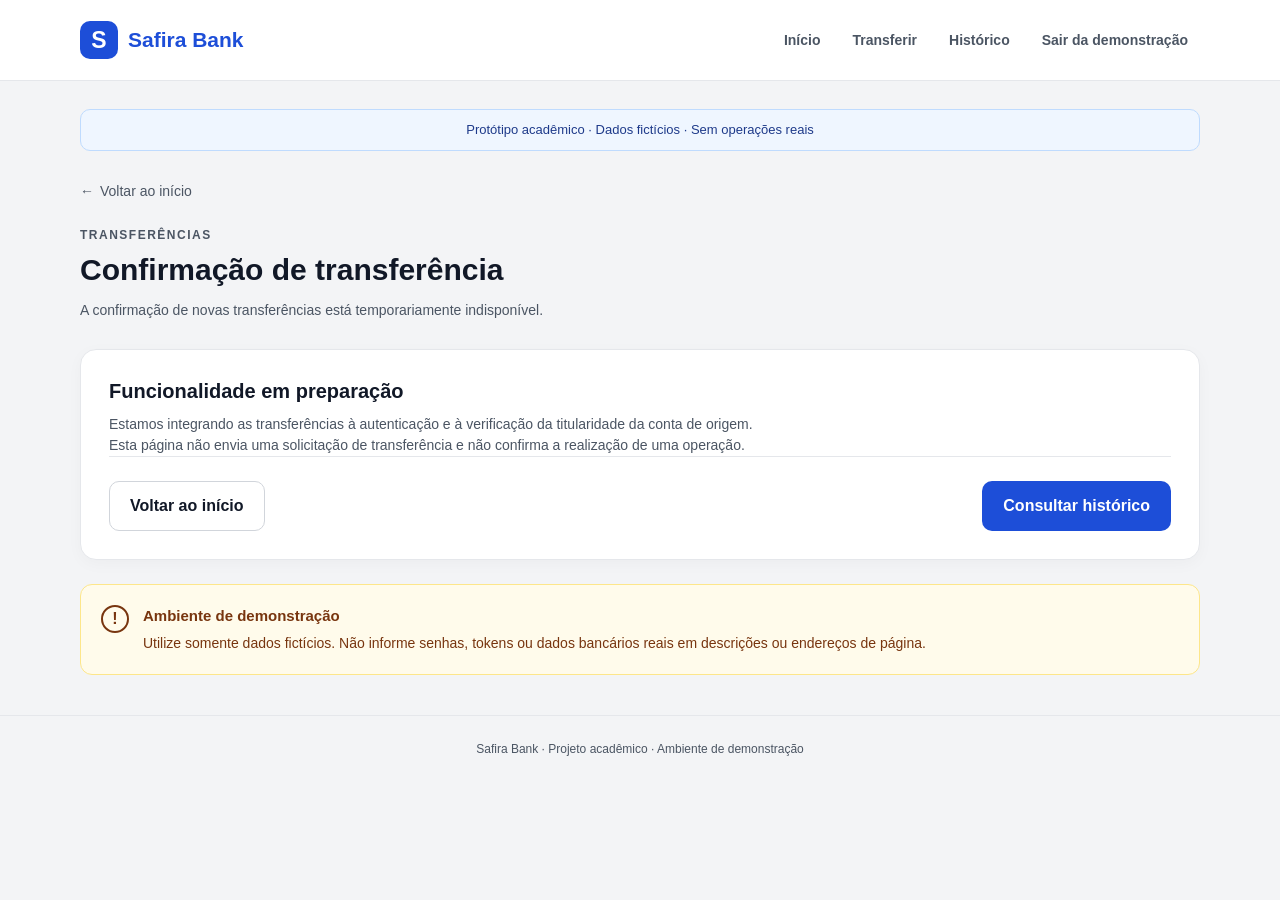
==== src/main/resources/static/confirmacao.html @ 4977d61d "Subindo Git" ====
<!DOCTYPE html>
<html lang="pt-BR">
<head>
    <meta charset="UTF-8">
    <meta name="viewport" content="width=device-width, initial-scale=1.0">

    <title>Safira Bank | Confirmação de transferência</title>

    <link rel="stylesheet" href="css/style.css">
    <script src="js/app.js" defer></script>
</head>

<body>

<a class="pular-conteudo" href="#conteudo">
    Pular para o conteúdo
</a>

<header class="cabecalho-app">
    <div class="container cabecalho-conteudo">

        <a
                class="marca-app"
                href="inicio.html"
                aria-label="Safira Bank — Início"
        >
            <span class="icone-marca" aria-hidden="true">S</span>
            <span>Safira Bank</span>
        </a>

        <nav class="menu-principal" aria-label="Navegação principal">
            <a href="inicio.html">
                Início
            </a>

            <a href="transferencia.html">
                Transferir
            </a>

            <a href="historico.html">
                Histórico
            </a>

            <a href="index.html">
                Sair da demonstração
            </a>
        </nav>

    </div>
</header>

<main
        id="conteudo"
        class="container conteudo-app"
        tabindex="-1"
>

    <div class="faixa-demonstracao">
        Protótipo acadêmico · Dados fictícios · Sem operações reais
    </div>

    <section class="cabecalho-pagina">

        <a class="link-voltar" href="inicio.html">
            <span aria-hidden="true">←</span> Voltar ao início
        </a>

        <p class="sobretitulo">TRANSFERÊNCIAS</p>

        <h1>Confirmação de transferência</h1>

        <p class="texto-secundario">
            A confirmação de novas transferências está
            temporariamente indisponível.
        </p>

    </section>

    <section
            class="cartao"
            aria-labelledby="titulo-confirmacao"
    >

        <h2 id="titulo-confirmacao">
            Funcionalidade em preparação
        </h2>

        <p class="texto-secundario">
            Estamos integrando as transferências à autenticação
            e à verificação da titularidade da conta de origem.
        </p>

        <p class="texto-secundario">
            Esta página não envia uma solicitação de transferência
            e não confirma a realização de uma operação.
        </p>

        <div class="acoes-formulario">

            <a
                    class="botao botao-secundario"
                    href="inicio.html"
            >
                Voltar ao início
            </a>

            <a
                    class="botao botao-primario"
                    href="historico.html"
            >
                Consultar histórico
            </a>

        </div>

    </section>

    <aside
            class="aviso-cuidado"
            aria-labelledby="titulo-aviso"
    >

        <div class="icone-aviso" aria-hidden="true">
            !
        </div>

        <div>
            <h2 id="titulo-aviso">
                Ambiente de demonstração
            </h2>

            <p>
                Utilize somente dados fictícios.
                Não informe senhas, tokens ou dados bancários reais
                em descrições ou endereços de página.
            </p>
        </div>

    </aside>

</main>

<footer class="rodape-app">
    <div class="container">
        Safira Bank · Projeto acadêmico · Ambiente de demonstração
    </div>
</footer>

</body>
</html>
---- src/main/resources/static/css/style.css ----
:root {
    --cor-primaria: #1d4ed8;
    --cor-primaria-escura: #1e40af;
    --cor-fundo: #f3f4f6;
    --cor-superficie: #ffffff;
    --cor-texto: #111827;
    --cor-secundaria: #4b5563;
    --cor-borda: #d1d5db;
    --cor-foco: #93c5fd;
}

* {
    box-sizing: border-box;
}

body {
    margin: 0;
    font-family: Arial, Helvetica, sans-serif;
    color: var(--cor-texto);
    background-color: var(--cor-fundo);
    line-height: 1.5;
}

button,
input,
select,
textarea {
    font: inherit;
}

button,
a,
input {
    -webkit-tap-highlight-color: transparent;
}

.pagina-login {
    min-height: 100vh;
    min-height: 100dvh;
    display: flex;
    align-items: center;
    justify-content: center;
    padding: 32px 16px;
    background: radial-gradient(circle at top left, #dbeafe, transparent 45%),
    var(--cor-fundo);
}

.cartao-login {
    width: 100%;
    max-width: 440px;
    padding: 36px;
    background-color: var(--cor-superficie);
    border: 1px solid #e5e7eb;
    border-radius: 20px;
    box-shadow: 0 16px 48px rgba(15, 23, 42, 0.08);
}

.cabecalho-login {
    text-align: center;
    margin-bottom: 28px;
}

.simbolo-marca {
    width: 52px;
    height: 52px;
    display: grid;
    place-items: center;
    margin: 0 auto 12px;
    border-radius: 14px;
    background-color: var(--cor-primaria);
    color: white;
    font-size: 28px;
    font-weight: 700;
}

.nome-marca {
    margin: 0 0 24px;
    color: var(--cor-primaria);
    font-size: 22px;
    font-weight: 700;
}

h1 {
    margin: 0 0 10px;
    font-size: 26px;
    line-height: 1.2;
}

.texto-secundario {
    margin: 0;
    color: var(--cor-secundaria);
    font-size: 14px;
}

.campo {
    margin-bottom: 20px;
}

.campo label {
    display: block;
    margin-bottom: 8px;
    font-size: 14px;
    font-weight: 600;
}

.campo input {
    width: 100%;
    min-height: 48px;
    padding: 12px 14px;
    border: 1px solid var(--cor-borda);
    border-radius: 10px;
    background-color: white;
    color: var(--cor-texto);
}

.campo input::placeholder {
    color: #6b7280;
}

.campo input:focus {
    border-color: var(--cor-primaria);
    outline: 3px solid #dbeafe;
}

.campo-senha {
    position: relative;
}

.campo-senha input {
    padding-right: 96px;
}

.botao-mostrar-senha {
    position: absolute;
    top: 50%;
    right: 10px;
    transform: translateY(-50%);
    min-height: 36px;
    padding: 6px;
    border: none;
    border-radius: 6px;
    background: transparent;
    color: var(--cor-primaria);
    font-size: 13px;
    font-weight: 600;
    cursor: pointer;
}

.botao {
    display: inline-flex;
    align-items: center;
    justify-content: center;
    min-height: 48px;
    padding: 12px 20px;
    border: 1px solid transparent;
    border-radius: 10px;
    font-weight: 600;
    text-decoration: none;
    cursor: pointer;
    transition: background-color 0.2s;
}

.botao-primario {
    background-color: var(--cor-primaria);
    color: white;
}

.botao-primario:hover {
    background-color: var(--cor-primaria-escura);
}

#form-login .botao {
    width: 100%;
    margin-top: 4px;
}

button:focus-visible,
a:focus-visible {
    outline: 3px solid var(--cor-foco);
    outline-offset: 3px;
}

.aviso-prototipo {
    margin-top: 24px;
    padding: 14px;
    border: 1px solid #bfdbfe;
    border-radius: 10px;
    background-color: #eff6ff;
    color: #1e3a8a;
    font-size: 12px;
}

.aviso-prototipo p {
    margin: 6px 0 0;
}

.rodape-login {
    margin-top: 24px;
    color: var(--cor-secundaria);
    font-size: 12px;
    text-align: center;
}

@media (max-width: 480px) {
    .cartao-login {
        padding: 28px 22px;
    }

    h1 {
        font-size: 24px;
    }
}

/* Cabeçalho das páginas de operação */

.cabecalho-pagina {
    margin-bottom: 28px;
}

.cabecalho-pagina h1 {
    margin-bottom: 12px;
    font-size: 30px;
}

.link-voltar {
    display: inline-flex;
    align-items: center;
    gap: 6px;
    margin-bottom: 24px;
    border-radius: 4px;
    color: var(--cor-secundaria);
    font-size: 14px;
    text-decoration: none;
}

.link-voltar:hover {
    color: var(--cor-primaria);
    text-decoration: underline;
}

/* Etapas */

.etapas {
    display: flex;
    flex-wrap: wrap;
    gap: 24px;
    margin: 0 0 28px;
    padding: 0;
    list-style: none;
}

.etapa {
    display: flex;
    align-items: center;
    gap: 10px;
    color: var(--cor-secundaria);
    font-size: 14px;
}

.numero-etapa {
    width: 32px;
    height: 32px;
    display: grid;
    place-items: center;
    flex-shrink: 0;
    border: 1px solid var(--cor-borda);
    border-radius: 50%;
    background-color: white;
    font-weight: 700;
}

.etapa-atual {
    color: var(--cor-primaria);
    font-weight: 700;
}

.etapa-atual .numero-etapa {
    border-color: var(--cor-primaria);
    background-color: var(--cor-primaria);
    color: white;
}

/* Formulário de transferência */

.grade-transferencia {
    display: grid;
    grid-template-columns: minmax(0, 1.8fr) minmax(0, 1fr);
    align-items: start;
    gap: 24px;
}

.introducao-formulario {
    margin-bottom: 28px;
}

.grupo-formulario {
    min-width: 0;
    margin: 0 0 24px;
    padding: 0;
    border: none;
}

.grupo-formulario legend {
    width: 100%;
    margin-bottom: 18px;
    padding: 0 0 10px;
    border-bottom: 1px solid #e5e7eb;
    color: var(--cor-texto);
    font-size: 15px;
    font-weight: 700;
}

.grade-campos {
    display: grid;
    grid-template-columns: 1fr 1fr;
    gap: 20px;
}

.ajuda-campo {
    display: block;
    margin-top: 8px;
    color: var(--cor-secundaria);
    font-size: 12px;
    line-height: 1.5;
}

.rotulo-opcional {
    color: var(--cor-secundaria);
    font-size: 12px;
    font-weight: 400;
}

.campo textarea {
    display: block;
    width: 100%;
    min-height: 100px;
    padding: 12px 14px;
    border: 1px solid var(--cor-borda);
    border-radius: 10px;
    background-color: white;
    color: var(--cor-texto);
    resize: vertical;
}

.campo textarea::placeholder {
    color: #6b7280;
}

.campo textarea:focus {
    border-color: var(--cor-primaria);
    outline: 3px solid #dbeafe;
}

.acoes-formulario {
    display: flex;
    justify-content: space-between;
    gap: 16px;
    padding-top: 24px;
    border-top: 1px solid #e5e7eb;
}

.botao-secundario {
    border-color: var(--cor-borda);
    background-color: white;
    color: var(--cor-texto);
}

.botao-secundario:hover {
    background-color: #f3f4f6;
}

/* Resumo lateral */

.coluna-lateral {
    display: grid;
    gap: 20px;
}

.lista-resumo {
    margin: 24px 0;
}

.lista-resumo > div {
    display: flex;
    justify-content: space-between;
    gap: 16px;
    margin-bottom: 12px;
    font-size: 14px;
}

.lista-resumo dt {
    color: var(--cor-secundaria);
}

.lista-resumo dd {
    margin: 0;
    font-weight: 600;
    overflow-wrap: anywhere;
}

.saldo-lateral {
    padding-top: 20px;
    border-top: 1px solid #e5e7eb;
}

.saldo-lateral p {
    margin: 0 0 6px;
    color: var(--cor-secundaria);
    font-size: 13px;
}

.saldo-lateral strong {
    color: var(--cor-primaria);
    font-size: 26px;
}

.aviso-lateral {
    margin-top: 0;
}

/* Ajustes para dispositivos menores */

@media (max-width: 850px) {
    .grade-transferencia {
        grid-template-columns: 1fr;
    }
}

@media (max-width: 560px) {
    .cabecalho-pagina h1 {
        font-size: 26px;
    }

    .grade-campos {
        grid-template-columns: 1fr;
        gap: 0;
    }

    .etapas {
        gap: 16px;
    }

    .etapa {
        font-size: 12px;
    }

    .acoes-formulario {
        flex-direction: column-reverse;
    }

    .acoes-formulario .botao {
        width: 100%;
    }
}

/* Estrutura compartilhada das páginas internas */

.container {
    width: min(1120px, calc(100% - 40px));
    margin-inline: auto;
}

.pular-conteudo {
    position: absolute;
    top: -100px;
    left: 16px;
    z-index: 10;
    padding: 12px 16px;
    border-radius: 8px;
    background-color: white;
    color: var(--cor-primaria);
}

.pular-conteudo:focus {
    top: 12px;
}

.cabecalho-app {
    background-color: white;
    border-bottom: 1px solid #e5e7eb;
}

.cabecalho-conteudo {
    min-height: 80px;
    display: flex;
    align-items: center;
    justify-content: space-between;
    gap: 24px;
}

.marca-app {
    display: inline-flex;
    align-items: center;
    gap: 10px;
    color: var(--cor-primaria);
    font-size: 21px;
    font-weight: 700;
    text-decoration: none;
    white-space: nowrap;
}

.icone-marca {
    width: 38px;
    height: 38px;
    display: grid;
    place-items: center;
    border-radius: 10px;
    background-color: var(--cor-primaria);
    color: white;
    font-size: 23px;
}

.menu-principal {
    display: flex;
    align-items: center;
    flex-wrap: wrap;
    gap: 8px;
}

.menu-principal a {
    padding: 10px 12px;
    border-radius: 8px;
    color: var(--cor-secundaria);
    font-size: 14px;
    font-weight: 600;
    text-decoration: none;
}

.menu-principal a:hover {
    background-color: #f3f4f6;
    color: var(--cor-primaria);
}

.menu-principal a[aria-current="page"] {
    background-color: #eff6ff;
    color: var(--cor-primaria);
}

.conteudo-app {
    padding-block: 28px 40px;
}

.faixa-demonstracao {
    margin-bottom: 28px;
    padding: 10px 16px;
    border: 1px solid #bfdbfe;
    border-radius: 10px;
    background-color: #eff6ff;
    color: #1e3a8a;
    font-size: 13px;
    text-align: center;
}

.sobretitulo {
    margin: 0 0 8px;
    color: var(--cor-secundaria);
    font-size: 12px;
    font-weight: 700;
    letter-spacing: 1.5px;
}

/* Apresentação da página inicial */

.saudacao {
    display: flex;
    align-items: center;
    justify-content: space-between;
    gap: 20px;
    margin-bottom: 28px;
}

.saudacao h1 {
    margin-bottom: 10px;
    font-size: 32px;
}

.etiqueta {
    padding: 7px 12px;
    border: 1px solid var(--cor-borda);
    border-radius: 999px;
    background-color: white;
    color: var(--cor-secundaria);
    font-size: 12px;
    white-space: nowrap;
}

/* Cartões */

.grade-resumo {
    display: grid;
    grid-template-columns: 1.15fr 1fr;
    gap: 24px;
    margin-bottom: 28px;
}

.cartao {
    min-width: 0;
    padding: 28px;
    border: 1px solid #e5e7eb;
    border-radius: 16px;
    background-color: white;
    box-shadow: 0 4px 16px rgba(15, 23, 42, 0.03);
}

.cartao h2 {
    margin: 0 0 10px;
    font-size: 20px;
    line-height: 1.3;
}

.cartao-saldo {
    background-color: #1e40af;
    border-color: #1e40af;
    color: white;
}

.cartao-saldo .titulo-discreto {
    color: #dbeafe;
    font-size: 15px;
    font-weight: 400;
}

.valor-saldo {
    margin: 16px 0;
    font-size: clamp(32px, 5vw, 42px);
    font-weight: 700;
    line-height: 1.2;
}

.dados-conta {
    margin: 0;
    color: #dbeafe;
    font-size: 14px;
}

.dados-conta span {
    margin-inline: 6px;
}

.separador-saldo {
    height: 1px;
    margin-block: 24px 16px;
    background-color: rgba(255, 255, 255, 0.25);
}

.nota-saldo {
    margin: 0;
    color: #dbeafe;
    font-size: 12px;
}

.cartao-acao {
    display: flex;
    flex-direction: column;
    align-items: flex-start;
}

.icone-acao {
    width: 42px;
    height: 42px;
    display: grid;
    place-items: center;
    margin-bottom: 16px;
    border-radius: 12px;
    background-color: #eff6ff;
    color: var(--cor-primaria);
    font-size: 25px;
}

.cartao-acao .texto-secundario {
    margin-bottom: 22px;
}

.cartao-acao .botao {
    margin-top: auto;
}

/* Cabeçalho de seção e links */

.cabecalho-secao {
    display: flex;
    align-items: center;
    justify-content: space-between;
    gap: 20px;
    margin-bottom: 24px;
}

.link-texto {
    border-radius: 4px;
    color: var(--cor-primaria);
    font-size: 14px;
    font-weight: 600;
    text-decoration: none;
    white-space: nowrap;
}

.link-texto:hover {
    text-decoration: underline;
}

/* Tabela de movimentações */

.tabela-responsiva {
    overflow-x: auto;
    border-radius: 8px;
}

.tabela-responsiva:focus-visible {
    outline: 3px solid var(--cor-foco);
    outline-offset: 3px;
}

.tabela {
    width: 100%;
    min-width: 640px;
    border-collapse: collapse;
    text-align: left;
    font-size: 14px;
}

.tabela th {
    padding: 12px 16px;
    border-bottom: 1px solid #e5e7eb;
    background-color: #f9fafb;
    color: var(--cor-secundaria);
    font-size: 12px;
    font-weight: 600;
}

.tabela td {
    padding: 18px 16px;
    border-bottom: 1px solid #e5e7eb;
    vertical-align: middle;
}

.tabela tbody tr:last-child td {
    border-bottom: none;
}

.descricao-principal {
    display: block;
    font-weight: 600;
}

.descricao-detalhe {
    display: block;
    margin-top: 4px;
    color: var(--cor-secundaria);
    font-size: 12px;
    font-weight: 400;
}

.valor-saida,
.valor-entrada,
.valor-neutro {
    font-weight: 600;
    white-space: nowrap;
}

.valor-saida {
    color: #b91c1c;
}

.valor-entrada {
    color: #166534;
}

.valor-neutro {
    color: var(--cor-secundaria);
}

.status {
    display: inline-block;
    padding: 5px 10px;
    border-radius: 999px;
    font-size: 12px;
    font-weight: 600;
    white-space: nowrap;
}

.status-concluida {
    background-color: #dcfce7;
    color: #166534;
}

.status-cancelada {
    background-color: #f3f4f6;
    color: #4b5563;
}

/* Avisos */

.aviso-cuidado {
    display: flex;
    align-items: flex-start;
    gap: 14px;
    margin-top: 24px;
    padding: 20px;
    border: 1px solid #fde68a;
    border-radius: 12px;
    background-color: #fffbeb;
    color: #78350f;
}

.icone-aviso {
    flex-shrink: 0;
    width: 28px;
    height: 28px;
    display: grid;
    place-items: center;
    border: 2px solid currentColor;
    border-radius: 50%;
    font-weight: 700;
}

.aviso-cuidado h2 {
    margin: 0 0 6px;
    font-size: 15px;
}

.aviso-cuidado p {
    margin: 0;
    font-size: 14px;
}

.aviso-cuidado.aviso-lateral {
    margin-top: 0;
}

/* Rodapé e texto para leitores de tela */

.rodape-app {
    padding-block: 24px;
    border-top: 1px solid #e5e7eb;
    color: var(--cor-secundaria);
    font-size: 12px;
    text-align: center;
}

.somente-leitor {
    position: absolute;
    width: 1px;
    height: 1px;
    padding: 0;
    margin: -1px;
    overflow: hidden;
    clip: rect(0, 0, 0, 0);
    white-space: nowrap;
    border: 0;
}

/* Responsividade das páginas internas */

@media (max-width: 800px) {
    .cabecalho-conteudo {
        flex-direction: column;
        align-items: flex-start;
        gap: 16px;
        padding-block: 20px;
    }

    .grade-resumo {
        grid-template-columns: 1fr;
    }
}

@media (max-width: 560px) {
    .container {
        width: calc(100% - 28px);
    }

    .menu-principal {
        gap: 4px;
    }

    .menu-principal a {
        padding: 8px;
        font-size: 12px;
    }

    .saudacao,
    .cabecalho-secao {
        align-items: flex-start;
        flex-direction: column;
    }

    .saudacao h1 {
        font-size: 28px;
    }

    .cartao {
        padding: 22px 18px;
    }

    .cartao-acao .botao {
        width: 100%;
    }
}

/* Tela de confirmação */

[hidden] {
    display: none !important;
}

.cartao-confirmacao {
    width: 100%;
    max-width: 760px;
    margin-inline: auto;
}

.valor-confirmacao {
    display: flex;
    flex-direction: column;
    gap: 8px;
    margin-top: 24px;
    padding: 22px;
    border-radius: 12px;
    background-color: #eff6ff;
}

.valor-confirmacao span {
    color: var(--cor-secundaria);
    font-size: 14px;
}

.valor-confirmacao strong {
    color: var(--cor-primaria);
    font-size: clamp(28px, 5vw, 36px);
    overflow-wrap: anywhere;
}

.resumo-confirmacao {
    margin-block: 28px;
}

.resumo-confirmacao > div {
    padding-bottom: 14px;
    border-bottom: 1px solid #e5e7eb;
}

.resumo-confirmacao dd {
    max-width: 60%;
    text-align: right;
    white-space: pre-wrap;
}

.opcao-confirmacao {
    display: flex;
    align-items: flex-start;
    gap: 12px;
    margin-block: 24px;
    font-size: 14px;
    cursor: pointer;
}

.opcao-confirmacao input {
    flex-shrink: 0;
    width: 18px;
    height: 18px;
    margin: 2px 0 0;
    accent-color: var(--cor-primaria);
}

.botao:disabled {
    opacity: 0.55;
    cursor: not-allowed;
}

.espacamento-superior {
    margin-top: 24px;
}

.resultado-confirmacao {
    text-align: center;
}

.icone-resultado {
    width: 64px;
    height: 64px;
    display: grid;
    place-items: center;
    margin: 0 auto 20px;
    border-radius: 50%;
    background-color: #dcfce7;
    color: #166534;
    font-size: 32px;
    font-weight: 700;
}

@media (max-width: 560px) {
    .resumo-confirmacao > div {
        flex-direction: column;
        gap: 6px;
    }

    .resumo-confirmacao dd {
        max-width: 100%;
        text-align: left;
    }
}

/* Histórico de transações */

.barra-filtros {
    display: flex;
    align-items: flex-end;
    justify-content: space-between;
    flex-wrap: wrap;
    gap: 16px;
    margin-bottom: 24px;
    padding: 18px;
    border: 1px solid #e5e7eb;
    border-radius: 12px;
    background-color: #f9fafb;
}

.filtro-status {
    width: 240px;
    max-width: 100%;
    margin-bottom: 0;
}

.campo select {
    width: 100%;
    min-height: 48px;
    padding: 10px 14px;
    border: 1px solid var(--cor-borda);
    border-radius: 10px;
    background-color: white;
    color: var(--cor-texto);
    cursor: pointer;
}

.campo select:focus {
    border-color: var(--cor-primaria);
    outline: 3px solid #dbeafe;
}

.barra-filtros > p {
    padding-bottom: 12px;
}

.estado-vazio {
    margin: 20px 0;
    padding: 32px 20px;
    border: 1px dashed var(--cor-borda);
    border-radius: 12px;
    color: var(--cor-secundaria);
    text-align: center;
}

.nota-historico {
    margin-top: 24px;
    padding-top: 16px;
    border-top: 1px solid #e5e7eb;
}

.nota-historico p {
    margin: 0;
    color: var(--cor-secundaria);
    font-size: 12px;
}

@media (max-width: 560px) {
    .barra-filtros {
        align-items: stretch;
        flex-direction: column;
    }

    .filtro-status {
        width: 100%;
    }

    .barra-filtros > p {
        padding-bottom: 0;
    }
}
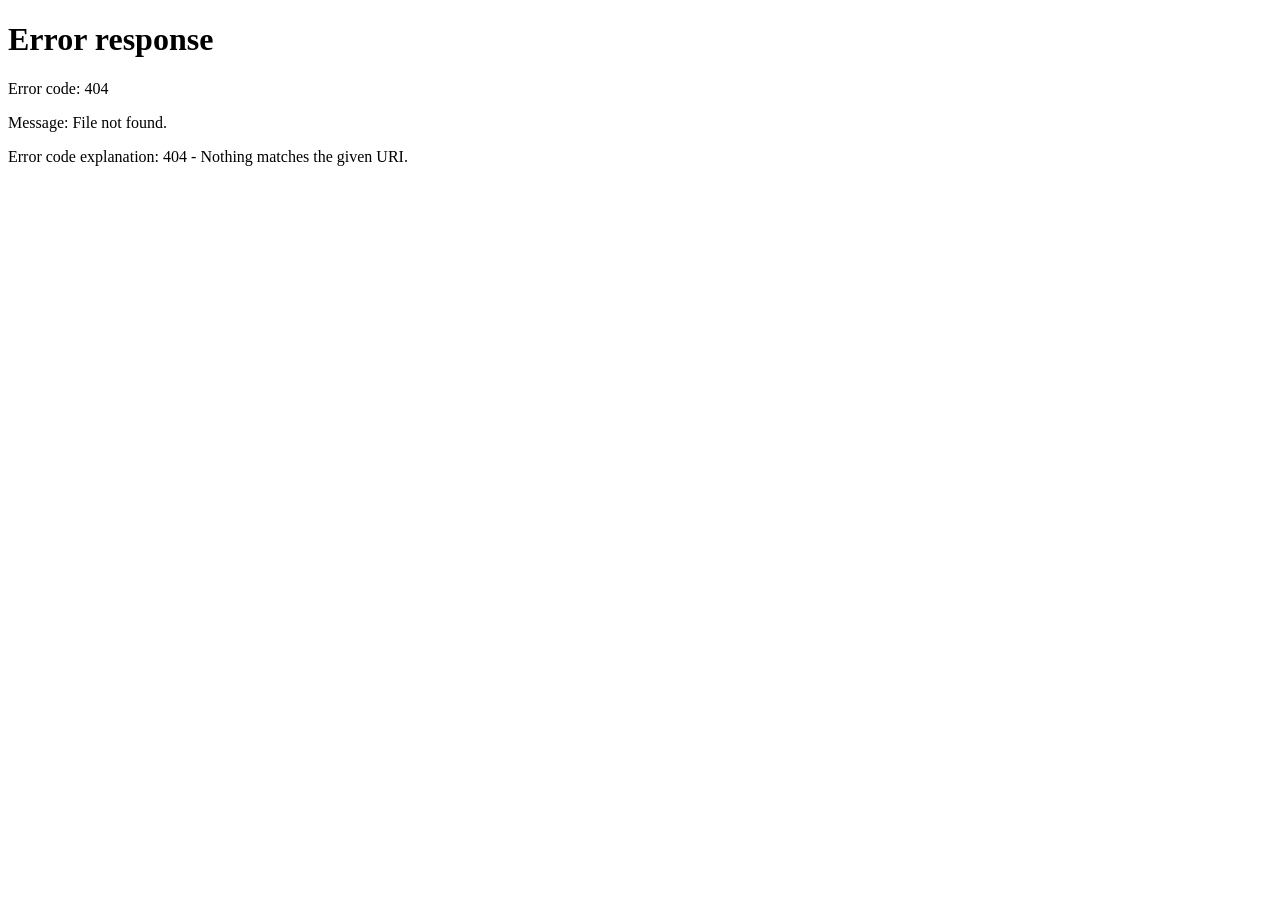
==== commit 7caeb74d: "Atualizando os arquivos" ====
--- a/src/main/resources/static/confirmacao.html
+++ b/src/main/resources/static/confirmacao.html
@@ -1,150 +1,3 @@
 <!DOCTYPE html>
-<html lang="pt-BR">
-<head>
-    <meta charset="UTF-8">
-    <meta name="viewport" content="width=device-width, initial-scale=1.0">
-
-    <title>Safira Bank | Confirmação de transferência</title>
-
-    <link rel="stylesheet" href="css/style.css">
-    <script src="js/app.js" defer></script>
-</head>
-
-<body>
-
-<a class="pular-conteudo" href="#conteudo">
-    Pular para o conteúdo
-</a>
-
-<header class="cabecalho-app">
-    <div class="container cabecalho-conteudo">
-
-        <a
-                class="marca-app"
-                href="inicio.html"
-                aria-label="Safira Bank — Início"
-        >
-            <span class="icone-marca" aria-hidden="true">S</span>
-            <span>Safira Bank</span>
-        </a>
-
-        <nav class="menu-principal" aria-label="Navegação principal">
-            <a href="inicio.html">
-                Início
-            </a>
-
-            <a href="transferencia.html">
-                Transferir
-            </a>
-
-            <a href="historico.html">
-                Histórico
-            </a>
-
-            <a href="index.html">
-                Sair da demonstração
-            </a>
-        </nav>
-
-    </div>
-</header>
-
-<main
-        id="conteudo"
-        class="container conteudo-app"
-        tabindex="-1"
->
-
-    <div class="faixa-demonstracao">
-        Protótipo acadêmico · Dados fictícios · Sem operações reais
-    </div>
-
-    <section class="cabecalho-pagina">
-
-        <a class="link-voltar" href="inicio.html">
-            <span aria-hidden="true">←</span> Voltar ao início
-        </a>
-
-        <p class="sobretitulo">TRANSFERÊNCIAS</p>
-
-        <h1>Confirmação de transferência</h1>
-
-        <p class="texto-secundario">
-            A confirmação de novas transferências está
-            temporariamente indisponível.
-        </p>
-
-    </section>
-
-    <section
-            class="cartao"
-            aria-labelledby="titulo-confirmacao"
-    >
-
-        <h2 id="titulo-confirmacao">
-            Funcionalidade em preparação
-        </h2>
-
-        <p class="texto-secundario">
-            Estamos integrando as transferências à autenticação
-            e à verificação da titularidade da conta de origem.
-        </p>
-
-        <p class="texto-secundario">
-            Esta página não envia uma solicitação de transferência
-            e não confirma a realização de uma operação.
-        </p>
-
-        <div class="acoes-formulario">
-
-            <a
-                    class="botao botao-secundario"
-                    href="inicio.html"
-            >
-                Voltar ao início
-            </a>
-
-            <a
-                    class="botao botao-primario"
-                    href="historico.html"
-            >
-                Consultar histórico
-            </a>
-
-        </div>
-
-    </section>
-
-    <aside
-            class="aviso-cuidado"
-            aria-labelledby="titulo-aviso"
-    >
-
-        <div class="icone-aviso" aria-hidden="true">
-            !
-        </div>
-
-        <div>
-            <h2 id="titulo-aviso">
-                Ambiente de demonstração
-            </h2>
-
-            <p>
-                Utilize somente dados fictícios.
-                Não informe senhas, tokens ou dados bancários reais
-                em descrições ou endereços de página.
-            </p>
-        </div>
-
-    </aside>
-
-</main>
-
-<footer class="rodape-app">
-    <div class="container">
-        Safira Bank · Projeto acadêmico · Ambiente de demonstração
-    </div>
-</footer>
-
-</body>
-</html>+<html lang="pt-BR"><head><meta charset="UTF-8"><meta name="viewport" content="width=device-width,initial-scale=1"><title>Safira Bank | Confirmar transferência</title><link rel="stylesheet" href="css/style.css"><link rel="stylesheet" href="css/transferencia.css"><script src="js/app.js" defer></script><script src="js/transferencia.js" defer></script></head>
+<body><a class="pular-conteudo" href="#conteudo">Pular para o conteúdo</a><header class="cabecalho-app"><div class="container cabecalho-conteudo"><a class="marca-app" href="inicio.html"><span class="icone-marca" aria-hidden="true">S</span>Safira Bank</a><nav class="menu-principal" aria-label="Navegação principal"><a href="inicio.html">Início</a><a href="transferencia.html">Transferir</a><a href="historico.html">Histórico</a><a href="index.html" data-sair>Sair da demonstração</a></nav></div></header><main id="conteudo" class="container conteudo-app" tabindex="-1"><div class="faixa-demonstracao">Protótipo acadêmico · Dados fictícios · Sem operações reais</div><noscript>Ative o JavaScript para utilizar este protótipo.</noscript><section class="cabecalho-pagina"><h1>Confira antes de confirmar</h1><p class="texto-secundario">O destino e o saldo serão validados pela API no envio. Nenhuma operação foi feita apenas por abrir esta tela.</p></section><section id="revisao-transferencia" class="cartao"><h2>Resumo da transferência</h2><dl class="resumo-transferencia"><div><dt>Origem</dt><dd id="resumo-origem"></dd></div><div><dt>Destino</dt><dd id="resumo-destino"></dd></div><div><dt>Valor</dt><dd id="resumo-valor"></dd></div><div><dt>Descrição</dt><dd id="resumo-descricao"></dd></div></dl><form id="form-confirmacao"><label class="confirmar-opcao"><input id="concordo" type="checkbox" required><span>Conferi os dados e autorizo a transferência de valores fictícios.</span></label><p id="mensagem-confirmacao" class="mensagem-operacao" role="status" aria-live="polite"></p><div class="acoes-formulario"><a id="editar-transferencia" class="botao botao-secundario" href="transferencia.html">Voltar e preencher novamente</a><button id="confirmar-transferencia" type="submit" class="botao botao-primario" disabled>Confirmar transferência</button></div></form></section><section id="resultado-transferencia" class="cartao" hidden aria-live="polite"><h2>Transferência concluída</h2><p id="resultado-mensagem"></p><p>Número da transação: <span id="resultado-id"></span></p><div class="acoes-formulario"><a class="botao botao-secundario" href="inicio.html">Ver saldo atualizado</a><a class="botao botao-primario" href="historico.html">Consultar histórico</a></div><p><a href="transferencia.html">Iniciar outra transferência</a></p></section></main><footer class="rodape-app">Safira Bank · Projeto acadêmico · Ambiente de demonstração</footer></body></html>
--- a/src/main/resources/static/css/style.css
+++ b/src/main/resources/static/css/style.css
@@ -1,1078 +1,3 @@
-:root {
-    --cor-primaria: #1d4ed8;
-    --cor-primaria-escura: #1e40af;
-    --cor-fundo: #f3f4f6;
-    --cor-superficie: #ffffff;
-    --cor-texto: #111827;
-    --cor-secundaria: #4b5563;
-    --cor-borda: #d1d5db;
-    --cor-foco: #93c5fd;
-}
-
-* {
-    box-sizing: border-box;
-}
-
-body {
-    margin: 0;
-    font-family: Arial, Helvetica, sans-serif;
-    color: var(--cor-texto);
-    background-color: var(--cor-fundo);
-    line-height: 1.5;
-}
-
-button,
-input,
-select,
-textarea {
-    font: inherit;
-}
-
-button,
-a,
-input {
-    -webkit-tap-highlight-color: transparent;
-}
-
-.pagina-login {
-    min-height: 100vh;
-    min-height: 100dvh;
-    display: flex;
-    align-items: center;
-    justify-content: center;
-    padding: 32px 16px;
-    background: radial-gradient(circle at top left, #dbeafe, transparent 45%),
-    var(--cor-fundo);
-}
-
-.cartao-login {
-    width: 100%;
-    max-width: 440px;
-    padding: 36px;
-    background-color: var(--cor-superficie);
-    border: 1px solid #e5e7eb;
-    border-radius: 20px;
-    box-shadow: 0 16px 48px rgba(15, 23, 42, 0.08);
-}
-
-.cabecalho-login {
-    text-align: center;
-    margin-bottom: 28px;
-}
-
-.simbolo-marca {
-    width: 52px;
-    height: 52px;
-    display: grid;
-    place-items: center;
-    margin: 0 auto 12px;
-    border-radius: 14px;
-    background-color: var(--cor-primaria);
-    color: white;
-    font-size: 28px;
-    font-weight: 700;
-}
-
-.nome-marca {
-    margin: 0 0 24px;
-    color: var(--cor-primaria);
-    font-size: 22px;
-    font-weight: 700;
-}
-
-h1 {
-    margin: 0 0 10px;
-    font-size: 26px;
-    line-height: 1.2;
-}
-
-.texto-secundario {
-    margin: 0;
-    color: var(--cor-secundaria);
-    font-size: 14px;
-}
-
-.campo {
-    margin-bottom: 20px;
-}
-
-.campo label {
-    display: block;
-    margin-bottom: 8px;
-    font-size: 14px;
-    font-weight: 600;
-}
-
-.campo input {
-    width: 100%;
-    min-height: 48px;
-    padding: 12px 14px;
-    border: 1px solid var(--cor-borda);
-    border-radius: 10px;
-    background-color: white;
-    color: var(--cor-texto);
-}
-
-.campo input::placeholder {
-    color: #6b7280;
-}
-
-.campo input:focus {
-    border-color: var(--cor-primaria);
-    outline: 3px solid #dbeafe;
-}
-
-.campo-senha {
-    position: relative;
-}
-
-.campo-senha input {
-    padding-right: 96px;
-}
-
-.botao-mostrar-senha {
-    position: absolute;
-    top: 50%;
-    right: 10px;
-    transform: translateY(-50%);
-    min-height: 36px;
-    padding: 6px;
-    border: none;
-    border-radius: 6px;
-    background: transparent;
-    color: var(--cor-primaria);
-    font-size: 13px;
-    font-weight: 600;
-    cursor: pointer;
-}
-
-.botao {
-    display: inline-flex;
-    align-items: center;
-    justify-content: center;
-    min-height: 48px;
-    padding: 12px 20px;
-    border: 1px solid transparent;
-    border-radius: 10px;
-    font-weight: 600;
-    text-decoration: none;
-    cursor: pointer;
-    transition: background-color 0.2s;
-}
-
-.botao-primario {
-    background-color: var(--cor-primaria);
-    color: white;
-}
-
-.botao-primario:hover {
-    background-color: var(--cor-primaria-escura);
-}
-
-#form-login .botao {
-    width: 100%;
-    margin-top: 4px;
-}
-
-button:focus-visible,
-a:focus-visible {
-    outline: 3px solid var(--cor-foco);
-    outline-offset: 3px;
-}
-
-.aviso-prototipo {
-    margin-top: 24px;
-    padding: 14px;
-    border: 1px solid #bfdbfe;
-    border-radius: 10px;
-    background-color: #eff6ff;
-    color: #1e3a8a;
-    font-size: 12px;
-}
-
-.aviso-prototipo p {
-    margin: 6px 0 0;
-}
-
-.rodape-login {
-    margin-top: 24px;
-    color: var(--cor-secundaria);
-    font-size: 12px;
-    text-align: center;
-}
-
-@media (max-width: 480px) {
-    .cartao-login {
-        padding: 28px 22px;
-    }
-
-    h1 {
-        font-size: 24px;
-    }
-}
-
-/* Cabeçalho das páginas de operação */
-
-.cabecalho-pagina {
-    margin-bottom: 28px;
-}
-
-.cabecalho-pagina h1 {
-    margin-bottom: 12px;
-    font-size: 30px;
-}
-
-.link-voltar {
-    display: inline-flex;
-    align-items: center;
-    gap: 6px;
-    margin-bottom: 24px;
-    border-radius: 4px;
-    color: var(--cor-secundaria);
-    font-size: 14px;
-    text-decoration: none;
-}
-
-.link-voltar:hover {
-    color: var(--cor-primaria);
-    text-decoration: underline;
-}
-
-/* Etapas */
-
-.etapas {
-    display: flex;
-    flex-wrap: wrap;
-    gap: 24px;
-    margin: 0 0 28px;
-    padding: 0;
-    list-style: none;
-}
-
-.etapa {
-    display: flex;
-    align-items: center;
-    gap: 10px;
-    color: var(--cor-secundaria);
-    font-size: 14px;
-}
-
-.numero-etapa {
-    width: 32px;
-    height: 32px;
-    display: grid;
-    place-items: center;
-    flex-shrink: 0;
-    border: 1px solid var(--cor-borda);
-    border-radius: 50%;
-    background-color: white;
-    font-weight: 700;
-}
-
-.etapa-atual {
-    color: var(--cor-primaria);
-    font-weight: 700;
-}
-
-.etapa-atual .numero-etapa {
-    border-color: var(--cor-primaria);
-    background-color: var(--cor-primaria);
-    color: white;
-}
-
-/* Formulário de transferência */
-
-.grade-transferencia {
-    display: grid;
-    grid-template-columns: minmax(0, 1.8fr) minmax(0, 1fr);
-    align-items: start;
-    gap: 24px;
-}
-
-.introducao-formulario {
-    margin-bottom: 28px;
-}
-
-.grupo-formulario {
-    min-width: 0;
-    margin: 0 0 24px;
-    padding: 0;
-    border: none;
-}
-
-.grupo-formulario legend {
-    width: 100%;
-    margin-bottom: 18px;
-    padding: 0 0 10px;
-    border-bottom: 1px solid #e5e7eb;
-    color: var(--cor-texto);
-    font-size: 15px;
-    font-weight: 700;
-}
-
-.grade-campos {
-    display: grid;
-    grid-template-columns: 1fr 1fr;
-    gap: 20px;
-}
-
-.ajuda-campo {
-    display: block;
-    margin-top: 8px;
-    color: var(--cor-secundaria);
-    font-size: 12px;
-    line-height: 1.5;
-}
-
-.rotulo-opcional {
-    color: var(--cor-secundaria);
-    font-size: 12px;
-    font-weight: 400;
-}
-
-.campo textarea {
-    display: block;
-    width: 100%;
-    min-height: 100px;
-    padding: 12px 14px;
-    border: 1px solid var(--cor-borda);
-    border-radius: 10px;
-    background-color: white;
-    color: var(--cor-texto);
-    resize: vertical;
-}
-
-.campo textarea::placeholder {
-    color: #6b7280;
-}
-
-.campo textarea:focus {
-    border-color: var(--cor-primaria);
-    outline: 3px solid #dbeafe;
-}
-
-.acoes-formulario {
-    display: flex;
-    justify-content: space-between;
-    gap: 16px;
-    padding-top: 24px;
-    border-top: 1px solid #e5e7eb;
-}
-
-.botao-secundario {
-    border-color: var(--cor-borda);
-    background-color: white;
-    color: var(--cor-texto);
-}
-
-.botao-secundario:hover {
-    background-color: #f3f4f6;
-}
-
-/* Resumo lateral */
-
-.coluna-lateral {
-    display: grid;
-    gap: 20px;
-}
-
-.lista-resumo {
-    margin: 24px 0;
-}
-
-.lista-resumo > div {
-    display: flex;
-    justify-content: space-between;
-    gap: 16px;
-    margin-bottom: 12px;
-    font-size: 14px;
-}
-
-.lista-resumo dt {
-    color: var(--cor-secundaria);
-}
-
-.lista-resumo dd {
-    margin: 0;
-    font-weight: 600;
-    overflow-wrap: anywhere;
-}
-
-.saldo-lateral {
-    padding-top: 20px;
-    border-top: 1px solid #e5e7eb;
-}
-
-.saldo-lateral p {
-    margin: 0 0 6px;
-    color: var(--cor-secundaria);
-    font-size: 13px;
-}
-
-.saldo-lateral strong {
-    color: var(--cor-primaria);
-    font-size: 26px;
-}
-
-.aviso-lateral {
-    margin-top: 0;
-}
-
-/* Ajustes para dispositivos menores */
-
-@media (max-width: 850px) {
-    .grade-transferencia {
-        grid-template-columns: 1fr;
-    }
-}
-
-@media (max-width: 560px) {
-    .cabecalho-pagina h1 {
-        font-size: 26px;
-    }
-
-    .grade-campos {
-        grid-template-columns: 1fr;
-        gap: 0;
-    }
-
-    .etapas {
-        gap: 16px;
-    }
-
-    .etapa {
-        font-size: 12px;
-    }
-
-    .acoes-formulario {
-        flex-direction: column-reverse;
-    }
-
-    .acoes-formulario .botao {
-        width: 100%;
-    }
-}
-
-/* Estrutura compartilhada das páginas internas */
-
-.container {
-    width: min(1120px, calc(100% - 40px));
-    margin-inline: auto;
-}
-
-.pular-conteudo {
-    position: absolute;
-    top: -100px;
-    left: 16px;
-    z-index: 10;
-    padding: 12px 16px;
-    border-radius: 8px;
-    background-color: white;
-    color: var(--cor-primaria);
-}
-
-.pular-conteudo:focus {
-    top: 12px;
-}
-
-.cabecalho-app {
-    background-color: white;
-    border-bottom: 1px solid #e5e7eb;
-}
-
-.cabecalho-conteudo {
-    min-height: 80px;
-    display: flex;
-    align-items: center;
-    justify-content: space-between;
-    gap: 24px;
-}
-
-.marca-app {
-    display: inline-flex;
-    align-items: center;
-    gap: 10px;
-    color: var(--cor-primaria);
-    font-size: 21px;
-    font-weight: 700;
-    text-decoration: none;
-    white-space: nowrap;
-}
-
-.icone-marca {
-    width: 38px;
-    height: 38px;
-    display: grid;
-    place-items: center;
-    border-radius: 10px;
-    background-color: var(--cor-primaria);
-    color: white;
-    font-size: 23px;
-}
-
-.menu-principal {
-    display: flex;
-    align-items: center;
-    flex-wrap: wrap;
-    gap: 8px;
-}
-
-.menu-principal a {
-    padding: 10px 12px;
-    border-radius: 8px;
-    color: var(--cor-secundaria);
-    font-size: 14px;
-    font-weight: 600;
-    text-decoration: none;
-}
-
-.menu-principal a:hover {
-    background-color: #f3f4f6;
-    color: var(--cor-primaria);
-}
-
-.menu-principal a[aria-current="page"] {
-    background-color: #eff6ff;
-    color: var(--cor-primaria);
-}
-
-.conteudo-app {
-    padding-block: 28px 40px;
-}
-
-.faixa-demonstracao {
-    margin-bottom: 28px;
-    padding: 10px 16px;
-    border: 1px solid #bfdbfe;
-    border-radius: 10px;
-    background-color: #eff6ff;
-    color: #1e3a8a;
-    font-size: 13px;
-    text-align: center;
-}
-
-.sobretitulo {
-    margin: 0 0 8px;
-    color: var(--cor-secundaria);
-    font-size: 12px;
-    font-weight: 700;
-    letter-spacing: 1.5px;
-}
-
-/* Apresentação da página inicial */
-
-.saudacao {
-    display: flex;
-    align-items: center;
-    justify-content: space-between;
-    gap: 20px;
-    margin-bottom: 28px;
-}
-
-.saudacao h1 {
-    margin-bottom: 10px;
-    font-size: 32px;
-}
-
-.etiqueta {
-    padding: 7px 12px;
-    border: 1px solid var(--cor-borda);
-    border-radius: 999px;
-    background-color: white;
-    color: var(--cor-secundaria);
-    font-size: 12px;
-    white-space: nowrap;
-}
-
-/* Cartões */
-
-.grade-resumo {
-    display: grid;
-    grid-template-columns: 1.15fr 1fr;
-    gap: 24px;
-    margin-bottom: 28px;
-}
-
-.cartao {
-    min-width: 0;
-    padding: 28px;
-    border: 1px solid #e5e7eb;
-    border-radius: 16px;
-    background-color: white;
-    box-shadow: 0 4px 16px rgba(15, 23, 42, 0.03);
-}
-
-.cartao h2 {
-    margin: 0 0 10px;
-    font-size: 20px;
-    line-height: 1.3;
-}
-
-.cartao-saldo {
-    background-color: #1e40af;
-    border-color: #1e40af;
-    color: white;
-}
-
-.cartao-saldo .titulo-discreto {
-    color: #dbeafe;
-    font-size: 15px;
-    font-weight: 400;
-}
-
-.valor-saldo {
-    margin: 16px 0;
-    font-size: clamp(32px, 5vw, 42px);
-    font-weight: 700;
-    line-height: 1.2;
-}
-
-.dados-conta {
-    margin: 0;
-    color: #dbeafe;
-    font-size: 14px;
-}
-
-.dados-conta span {
-    margin-inline: 6px;
-}
-
-.separador-saldo {
-    height: 1px;
-    margin-block: 24px 16px;
-    background-color: rgba(255, 255, 255, 0.25);
-}
-
-.nota-saldo {
-    margin: 0;
-    color: #dbeafe;
-    font-size: 12px;
-}
-
-.cartao-acao {
-    display: flex;
-    flex-direction: column;
-    align-items: flex-start;
-}
-
-.icone-acao {
-    width: 42px;
-    height: 42px;
-    display: grid;
-    place-items: center;
-    margin-bottom: 16px;
-    border-radius: 12px;
-    background-color: #eff6ff;
-    color: var(--cor-primaria);
-    font-size: 25px;
-}
-
-.cartao-acao .texto-secundario {
-    margin-bottom: 22px;
-}
-
-.cartao-acao .botao {
-    margin-top: auto;
-}
-
-/* Cabeçalho de seção e links */
-
-.cabecalho-secao {
-    display: flex;
-    align-items: center;
-    justify-content: space-between;
-    gap: 20px;
-    margin-bottom: 24px;
-}
-
-.link-texto {
-    border-radius: 4px;
-    color: var(--cor-primaria);
-    font-size: 14px;
-    font-weight: 600;
-    text-decoration: none;
-    white-space: nowrap;
-}
-
-.link-texto:hover {
-    text-decoration: underline;
-}
-
-/* Tabela de movimentações */
-
-.tabela-responsiva {
-    overflow-x: auto;
-    border-radius: 8px;
-}
-
-.tabela-responsiva:focus-visible {
-    outline: 3px solid var(--cor-foco);
-    outline-offset: 3px;
-}
-
-.tabela {
-    width: 100%;
-    min-width: 640px;
-    border-collapse: collapse;
-    text-align: left;
-    font-size: 14px;
-}
-
-.tabela th {
-    padding: 12px 16px;
-    border-bottom: 1px solid #e5e7eb;
-    background-color: #f9fafb;
-    color: var(--cor-secundaria);
-    font-size: 12px;
-    font-weight: 600;
-}
-
-.tabela td {
-    padding: 18px 16px;
-    border-bottom: 1px solid #e5e7eb;
-    vertical-align: middle;
-}
-
-.tabela tbody tr:last-child td {
-    border-bottom: none;
-}
-
-.descricao-principal {
-    display: block;
-    font-weight: 600;
-}
-
-.descricao-detalhe {
-    display: block;
-    margin-top: 4px;
-    color: var(--cor-secundaria);
-    font-size: 12px;
-    font-weight: 400;
-}
-
-.valor-saida,
-.valor-entrada,
-.valor-neutro {
-    font-weight: 600;
-    white-space: nowrap;
-}
-
-.valor-saida {
-    color: #b91c1c;
-}
-
-.valor-entrada {
-    color: #166534;
-}
-
-.valor-neutro {
-    color: var(--cor-secundaria);
-}
-
-.status {
-    display: inline-block;
-    padding: 5px 10px;
-    border-radius: 999px;
-    font-size: 12px;
-    font-weight: 600;
-    white-space: nowrap;
-}
-
-.status-concluida {
-    background-color: #dcfce7;
-    color: #166534;
-}
-
-.status-cancelada {
-    background-color: #f3f4f6;
-    color: #4b5563;
-}
-
-/* Avisos */
-
-.aviso-cuidado {
-    display: flex;
-    align-items: flex-start;
-    gap: 14px;
-    margin-top: 24px;
-    padding: 20px;
-    border: 1px solid #fde68a;
-    border-radius: 12px;
-    background-color: #fffbeb;
-    color: #78350f;
-}
-
-.icone-aviso {
-    flex-shrink: 0;
-    width: 28px;
-    height: 28px;
-    display: grid;
-    place-items: center;
-    border: 2px solid currentColor;
-    border-radius: 50%;
-    font-weight: 700;
-}
-
-.aviso-cuidado h2 {
-    margin: 0 0 6px;
-    font-size: 15px;
-}
-
-.aviso-cuidado p {
-    margin: 0;
-    font-size: 14px;
-}
-
-.aviso-cuidado.aviso-lateral {
-    margin-top: 0;
-}
-
-/* Rodapé e texto para leitores de tela */
-
-.rodape-app {
-    padding-block: 24px;
-    border-top: 1px solid #e5e7eb;
-    color: var(--cor-secundaria);
-    font-size: 12px;
-    text-align: center;
-}
-
-.somente-leitor {
-    position: absolute;
-    width: 1px;
-    height: 1px;
-    padding: 0;
-    margin: -1px;
-    overflow: hidden;
-    clip: rect(0, 0, 0, 0);
-    white-space: nowrap;
-    border: 0;
-}
-
-/* Responsividade das páginas internas */
-
-@media (max-width: 800px) {
-    .cabecalho-conteudo {
-        flex-direction: column;
-        align-items: flex-start;
-        gap: 16px;
-        padding-block: 20px;
-    }
-
-    .grade-resumo {
-        grid-template-columns: 1fr;
-    }
-}
-
-@media (max-width: 560px) {
-    .container {
-        width: calc(100% - 28px);
-    }
-
-    .menu-principal {
-        gap: 4px;
-    }
-
-    .menu-principal a {
-        padding: 8px;
-        font-size: 12px;
-    }
-
-    .saudacao,
-    .cabecalho-secao {
-        align-items: flex-start;
-        flex-direction: column;
-    }
-
-    .saudacao h1 {
-        font-size: 28px;
-    }
-
-    .cartao {
-        padding: 22px 18px;
-    }
-
-    .cartao-acao .botao {
-        width: 100%;
-    }
-}
-
-/* Tela de confirmação */
-
-[hidden] {
-    display: none !important;
-}
-
-.cartao-confirmacao {
-    width: 100%;
-    max-width: 760px;
-    margin-inline: auto;
-}
-
-.valor-confirmacao {
-    display: flex;
-    flex-direction: column;
-    gap: 8px;
-    margin-top: 24px;
-    padding: 22px;
-    border-radius: 12px;
-    background-color: #eff6ff;
-}
-
-.valor-confirmacao span {
-    color: var(--cor-secundaria);
-    font-size: 14px;
-}
-
-.valor-confirmacao strong {
-    color: var(--cor-primaria);
-    font-size: clamp(28px, 5vw, 36px);
-    overflow-wrap: anywhere;
-}
-
-.resumo-confirmacao {
-    margin-block: 28px;
-}
-
-.resumo-confirmacao > div {
-    padding-bottom: 14px;
-    border-bottom: 1px solid #e5e7eb;
-}
-
-.resumo-confirmacao dd {
-    max-width: 60%;
-    text-align: right;
-    white-space: pre-wrap;
-}
-
-.opcao-confirmacao {
-    display: flex;
-    align-items: flex-start;
-    gap: 12px;
-    margin-block: 24px;
-    font-size: 14px;
-    cursor: pointer;
-}
-
-.opcao-confirmacao input {
-    flex-shrink: 0;
-    width: 18px;
-    height: 18px;
-    margin: 2px 0 0;
-    accent-color: var(--cor-primaria);
-}
-
-.botao:disabled {
-    opacity: 0.55;
-    cursor: not-allowed;
-}
-
-.espacamento-superior {
-    margin-top: 24px;
-}
-
-.resultado-confirmacao {
-    text-align: center;
-}
-
-.icone-resultado {
-    width: 64px;
-    height: 64px;
-    display: grid;
-    place-items: center;
-    margin: 0 auto 20px;
-    border-radius: 50%;
-    background-color: #dcfce7;
-    color: #166534;
-    font-size: 32px;
-    font-weight: 700;
-}
-
-@media (max-width: 560px) {
-    .resumo-confirmacao > div {
-        flex-direction: column;
-        gap: 6px;
-    }
-
-    .resumo-confirmacao dd {
-        max-width: 100%;
-        text-align: left;
-    }
-}
-
-/* Histórico de transações */
-
-.barra-filtros {
-    display: flex;
-    align-items: flex-end;
-    justify-content: space-between;
-    flex-wrap: wrap;
-    gap: 16px;
-    margin-bottom: 24px;
-    padding: 18px;
-    border: 1px solid #e5e7eb;
-    border-radius: 12px;
-    background-color: #f9fafb;
-}
-
-.filtro-status {
-    width: 240px;
-    max-width: 100%;
-    margin-bottom: 0;
-}
-
-.campo select {
-    width: 100%;
-    min-height: 48px;
-    padding: 10px 14px;
-    border: 1px solid var(--cor-borda);
-    border-radius: 10px;
-    background-color: white;
-    color: var(--cor-texto);
-    cursor: pointer;
-}
-
-.campo select:focus {
-    border-color: var(--cor-primaria);
-    outline: 3px solid #dbeafe;
-}
-
-.barra-filtros > p {
-    padding-bottom: 12px;
-}
-
-.estado-vazio {
-    margin: 20px 0;
-    padding: 32px 20px;
-    border: 1px dashed var(--cor-borda);
-    border-radius: 12px;
-    color: var(--cor-secundaria);
-    text-align: center;
-}
-
-.nota-historico {
-    margin-top: 24px;
-    padding-top: 16px;
-    border-top: 1px solid #e5e7eb;
-}
-
-.nota-historico p {
-    margin: 0;
-    color: var(--cor-secundaria);
-    font-size: 12px;
-}
-
-@media (max-width: 560px) {
-    .barra-filtros {
-        align-items: stretch;
-        flex-direction: column;
-    }
-
-    .filtro-status {
-        width: 100%;
-    }
-
-    .barra-filtros > p {
-        padding-bottom: 0;
-    }
-}+:root{--cor-primaria:#1d4ed8;--cor-primaria-escura:#1e40af;--cor-fundo:#f3f4f6;--cor-superficie:#fff;--cor-texto:#111827;--cor-secundaria:#4b5563;--cor-borda:#d1d5db;--cor-foco:#93c5fd}
+*{box-sizing:border-box}body{margin:0;font-family:Arial,Helvetica,sans-serif;color:var(--cor-texto);background:var(--cor-fundo);line-height:1.5}button,input,select,textarea{font:inherit}h1{margin:0 0 10px;font-size:30px;line-height:1.2}h2{margin:0 0 10px;font-size:20px}.texto-secundario{margin:0;color:var(--cor-secundaria);font-size:14px}.container{width:min(1120px,calc(100% - 40px));margin-inline:auto}.cabecalho-app{background:#fff;border-bottom:1px solid #e5e7eb}.cabecalho-conteudo{min-height:80px;display:flex;align-items:center;justify-content:space-between;gap:24px}.marca-app{display:inline-flex;align-items:center;gap:10px;color:var(--cor-primaria);font-size:21px;font-weight:700;text-decoration:none;white-space:nowrap}.icone-marca{width:38px;height:38px;display:grid;place-items:center;border-radius:10px;background:var(--cor-primaria);color:white;font-size:23px}.menu-principal{display:flex;align-items:center;flex-wrap:wrap;gap:8px}.menu-principal a{padding:10px 12px;border-radius:8px;color:var(--cor-secundaria);font-size:14px;font-weight:600;text-decoration:none}.menu-principal a:hover,.menu-principal a[aria-current=page]{background:#eff6ff;color:var(--cor-primaria)}.conteudo-app{padding-block:28px 40px}.faixa-demonstracao{margin-bottom:28px;padding:10px 16px;border:1px solid #bfdbfe;border-radius:10px;background:#eff6ff;color:#1e3a8a;font-size:13px;text-align:center}.sobretitulo{margin:0 0 8px;color:var(--cor-secundaria);font-size:12px;font-weight:700;letter-spacing:1.5px}.saudacao{display:flex;align-items:center;justify-content:space-between;gap:20px;margin-bottom:28px}.saudacao h1{font-size:32px}.etiqueta{padding:7px 12px;border:1px solid var(--cor-borda);border-radius:999px;background:#fff;color:var(--cor-secundaria);font-size:12px;white-space:nowrap}.grade-resumo{display:grid;grid-template-columns:1.15fr 1fr;gap:24px;margin-bottom:28px}.cartao{min-width:0;padding:28px;border:1px solid #e5e7eb;border-radius:16px;background:#fff;box-shadow:0 4px 16px #0f172a08}.cartao-saldo{background:#1e40af;border-color:#1e40af;color:white}.cartao-saldo .titulo-discreto{color:#dbeafe;font-size:15px;font-weight:400}.valor-saldo{margin:16px 0;font-size:clamp(32px,5vw,42px);font-weight:700;line-height:1.2}.dados-conta,.nota-saldo{margin:0;color:#dbeafe;font-size:14px}.nota-saldo{font-size:12px}.separador-saldo{height:1px;margin-block:24px 16px;background:#ffffff40}.cartao-acao{display:flex;flex-direction:column;align-items:flex-start}.cartao-acao .texto-secundario{margin-bottom:22px}.cartao-acao .botao{margin-top:auto}.icone-acao{width:42px;height:42px;display:grid;place-items:center;margin-bottom:16px;border-radius:12px;background:#eff6ff;color:var(--cor-primaria);font-size:25px}.cabecalho-secao{display:flex;align-items:center;justify-content:space-between;gap:20px;margin-bottom:24px}.link-texto,.link-voltar{color:var(--cor-primaria);font-size:14px;text-decoration:none}.link-texto:hover,.link-voltar:hover{text-decoration:underline}.link-voltar{display:inline-block;margin-bottom:24px}.cabecalho-pagina{margin-bottom:28px}.botao{display:inline-flex;align-items:center;justify-content:center;min-height:48px;padding:12px 20px;border:1px solid transparent;border-radius:10px;font-weight:600;text-decoration:none;cursor:pointer}.botao-primario{background:var(--cor-primaria);color:white}.botao-primario:hover{background:var(--cor-primaria-escura)}.botao-secundario{border-color:var(--cor-borda);background:white;color:var(--cor-texto)}.botao:disabled{opacity:.55;cursor:not-allowed}.acoes-formulario{display:flex;justify-content:space-between;gap:16px;margin-top:24px;padding-top:24px;border-top:1px solid #e5e7eb}.campo{margin-bottom:20px}.campo label{display:block;margin-bottom:8px;font-size:14px;font-weight:600}.campo input,.campo select{width:100%;min-height:48px;padding:12px 14px;border:1px solid var(--cor-borda);border-radius:10px;background:white;color:var(--cor-texto)}button:focus-visible,a:focus-visible,input:focus-visible,select:focus-visible{outline:3px solid var(--cor-foco);outline-offset:3px}.tabela-responsiva{overflow-x:auto;border-radius:8px}.tabela{width:100%;min-width:640px;border-collapse:collapse;text-align:left;font-size:14px}.tabela th{padding:12px 16px;border-bottom:1px solid #e5e7eb;background:#f9fafb;color:var(--cor-secundaria);font-size:12px}.tabela td{padding:18px 16px;border-bottom:1px solid #e5e7eb}.tabela tbody tr:last-child td{border-bottom:none}.descricao-principal{display:block;font-weight:600}.descricao-detalhe{display:block;margin-top:4px;color:var(--cor-secundaria);font-size:12px}.valor-entrada,.valor-saida,.valor-neutro{font-weight:600;white-space:nowrap}.valor-entrada{color:#166534}.valor-saida{color:#b91c1c}.valor-neutro{color:var(--cor-secundaria)}.status{display:inline-block;padding:5px 10px;border-radius:999px;font-size:12px;font-weight:600;white-space:nowrap}.status-concluida{background:#dcfce7;color:#166534}.status-cancelada{background:#f3f4f6;color:#4b5563}.aviso-cuidado{display:flex;gap:14px;margin-top:24px;padding:20px;border:1px solid #fde68a;border-radius:12px;background:#fffbeb;color:#78350f}.icone-aviso{flex-shrink:0;width:28px;height:28px;display:grid;place-items:center;border:2px solid currentColor;border-radius:50%;font-weight:700}.aviso-cuidado h2{font-size:15px}.aviso-cuidado p{margin:0;font-size:14px}.rodape-app{padding-block:24px;border-top:1px solid #e5e7eb;color:var(--cor-secundaria);font-size:12px;text-align:center}.pular-conteudo{position:absolute;top:-100px;left:16px;z-index:10;padding:12px 16px;border-radius:8px;background:white;color:var(--cor-primaria)}.pular-conteudo:focus{top:12px}.somente-leitor{position:absolute;width:1px;height:1px;padding:0;margin:-1px;overflow:hidden;clip:rect(0,0,0,0);white-space:nowrap;border:0}[hidden]{display:none!important}.area-login{max-width:480px;margin:40px auto}.cartao-login{width:100%;padding:32px}.formulario-login{margin-top:24px}.grupo-senha{display:flex;gap:8px}.grupo-senha input{min-width:0;flex:1}.alternar-senha{padding:0 12px;border:1px solid var(--cor-borda);border-radius:8px;background:#fff;color:var(--cor-primaria);cursor:pointer}.mensagem-login{min-height:24px;overflow-wrap:anywhere}#form-login .botao{width:100%}.nota-historico{margin-top:24px;padding-top:16px;border-top:1px solid #e5e7eb}.nota-historico p{color:var(--cor-secundaria);font-size:12px}.grade-transferencia{display:grid;grid-template-columns:1.8fr 1fr;gap:24px}.coluna-lateral{display:grid;gap:20px}#seletor-contas{margin-top:16px}
+@media(max-width:850px){.grade-transferencia,.grade-resumo{grid-template-columns:1fr}}@media(max-width:800px){.cabecalho-conteudo{flex-direction:column;align-items:flex-start;gap:16px;padding-block:20px}}@media(max-width:560px){.container{width:calc(100% - 28px)}.menu-principal{gap:4px}.menu-principal a{padding:8px;font-size:12px}.saudacao,.cabecalho-secao{align-items:flex-start;flex-direction:column}.saudacao h1{font-size:28px}.cartao{padding:22px 18px}.acoes-formulario{flex-direction:column}.cartao-acao .botao{width:100%}}
--- a/src/main/resources/static/css/transferencia.css
+++ b/src/main/resources/static/css/transferencia.css
@@ -0,0 +1 @@
+.form-transferencia{margin-top:24px}.grade-campos{display:grid;grid-template-columns:1fr 1fr;gap:20px}.campo textarea{width:100%;min-height:100px;padding:12px 14px;border:1px solid var(--cor-borda);border-radius:10px;resize:vertical}.ajuda-campo{display:block;font-size:12px;color:var(--cor-secundaria);margin-top:6px}.resumo-transferencia{margin:24px 0}.resumo-transferencia>div{display:flex;justify-content:space-between;gap:20px;padding:14px 0;border-bottom:1px solid var(--cor-borda)}.resumo-transferencia dt{color:var(--cor-secundaria)}.resumo-transferencia dd{margin:0;text-align:right;overflow-wrap:anywhere;white-space:pre-wrap}.confirmar-opcao{display:flex;align-items:flex-start;gap:12px;margin:24px 0}.confirmar-opcao input{margin-top:5px}.mensagem-operacao{min-height:24px;overflow-wrap:anywhere}[hidden]{display:none!important}@media(max-width:560px){.grade-campos{grid-template-columns:1fr;gap:0}.resumo-transferencia>div{flex-direction:column;gap:4px}.resumo-transferencia dd{text-align:left}}
